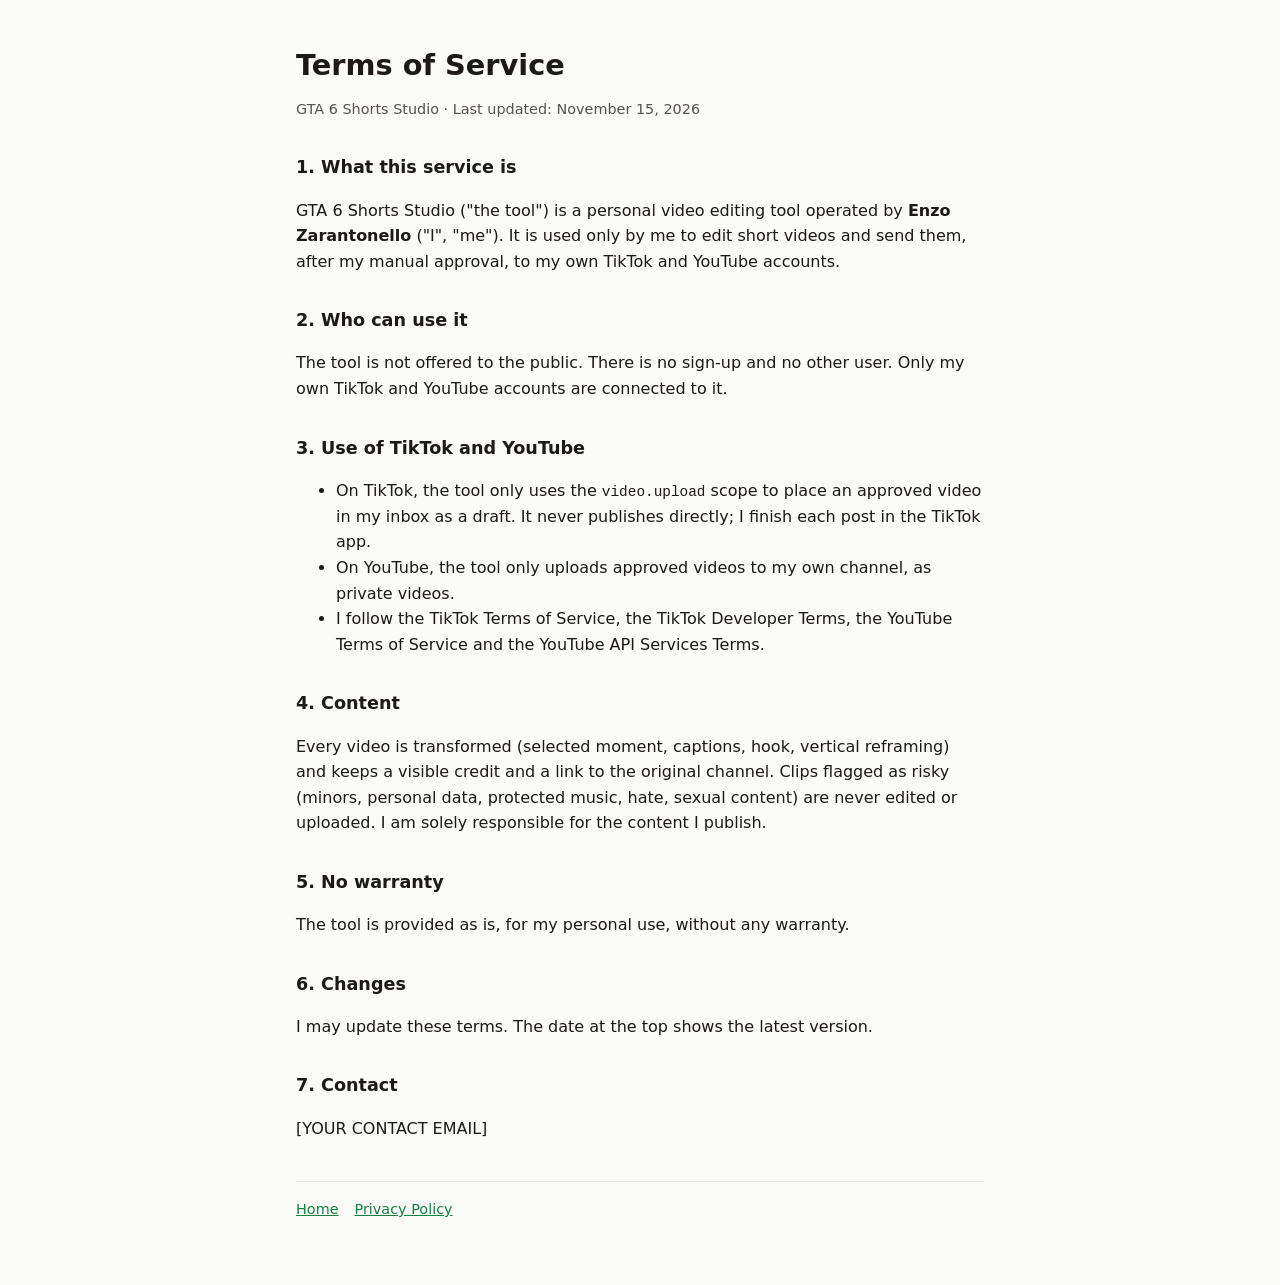
==== terms.html @ 6ad6d0c9 "Add files via upload" ====
<!doctype html>
<html lang="en">
<head>
  <meta charset="utf-8">
  <meta name="viewport" content="width=device-width, initial-scale=1">
  <title>Terms of Service</title>
  <link rel="stylesheet" href="style.css">
</head>
<body>
<main>
  <h1>Terms of Service</h1>
  <p class="muted">GTA 6 Shorts Studio · Last updated: November 15, 2026</p>

  <h2>1. What this service is</h2>
  <p>GTA 6 Shorts Studio ("the tool") is a personal video editing tool operated by
  <strong>Enzo Zarantonello</strong> ("I", "me"). It is used only by me to edit short videos and
  send them, after my manual approval, to my own TikTok and YouTube accounts.</p>

  <h2>2. Who can use it</h2>
  <p>The tool is not offered to the public. There is no sign-up and no other user. Only my
  own TikTok and YouTube accounts are connected to it.</p>

  <h2>3. Use of TikTok and YouTube</h2>
  <ul>
    <li>On TikTok, the tool only uses the <code>video.upload</code> scope to place an approved
    video in my inbox as a draft. It never publishes directly; I finish each post in the TikTok app.</li>
    <li>On YouTube, the tool only uploads approved videos to my own channel, as private videos.</li>
    <li>I follow the TikTok Terms of Service, the TikTok Developer Terms, the YouTube Terms of
    Service and the YouTube API Services Terms.</li>
  </ul>

  <h2>4. Content</h2>
  <p>Every video is transformed (selected moment, captions, hook, vertical reframing) and
  keeps a visible credit and a link to the original channel. Clips flagged as risky (minors,
  personal data, protected music, hate, sexual content) are never edited or uploaded. I am
  solely responsible for the content I publish.</p>

  <h2>5. No warranty</h2>
  <p>The tool is provided as is, for my personal use, without any warranty.</p>

  <h2>6. Changes</h2>
  <p>I may update these terms. The date at the top shows the latest version.</p>

  <h2>7. Contact</h2>
  <p>[YOUR CONTACT EMAIL]</p>

  <nav>
    <a href="index.html">Home</a>
    <a href="privacy.html">Privacy Policy</a>
  </nav>
</main>
</body>
</html>
---- style.css ----
:root {
  --bg: #fafaf9; --fg: #1c1917; --muted: #57534e; --card: #ffffff;
  --line: #e7e5e4; --accent: #15803d;
}
@media (prefers-color-scheme: dark) {
  :root { --bg: #0c0a09; --fg: #f5f5f4; --muted: #a8a29e; --card: #1c1917;
          --line: #292524; --accent: #4ade80; }
}
* { box-sizing: border-box; }
body {
  margin: 0; background: var(--bg); color: var(--fg);
  font: 16px/1.6 system-ui, -apple-system, "Segoe UI", Roboto, sans-serif;
}
main { max-width: 720px; margin: 0 auto; padding: 48px 16px 64px; }
h1 { font-size: 1.8rem; line-height: 1.25; margin: 0 0 4px; }
h2 { font-size: 1.1rem; margin: 32px 0 8px; }
.muted { color: var(--muted); font-size: .9rem; }
a { color: var(--accent); }
code { font-family: ui-monospace, Consolas, monospace; font-size: .9em; }
nav { display: flex; gap: 16px; margin-top: 40px; padding-top: 16px;
      border-top: 1px solid var(--line); font-size: .9rem; }
.card { background: var(--card); border: 1px solid var(--line); border-radius: 12px;
        padding: 20px; margin-top: 24px; }
.url { font-family: ui-monospace, Consolas, monospace; font-size: .85rem;
       word-break: break-all; background: var(--bg); border: 1px solid var(--line);
       border-radius: 8px; padding: 12px; margin: 12px 0; }
button { font: inherit; font-weight: 600; background: var(--accent); color: #fff;
         border: 0; border-radius: 8px; padding: 10px 18px; cursor: pointer; }
.ok { color: var(--accent); font-weight: 600; }
.err { color: #dc2626; font-weight: 600; }
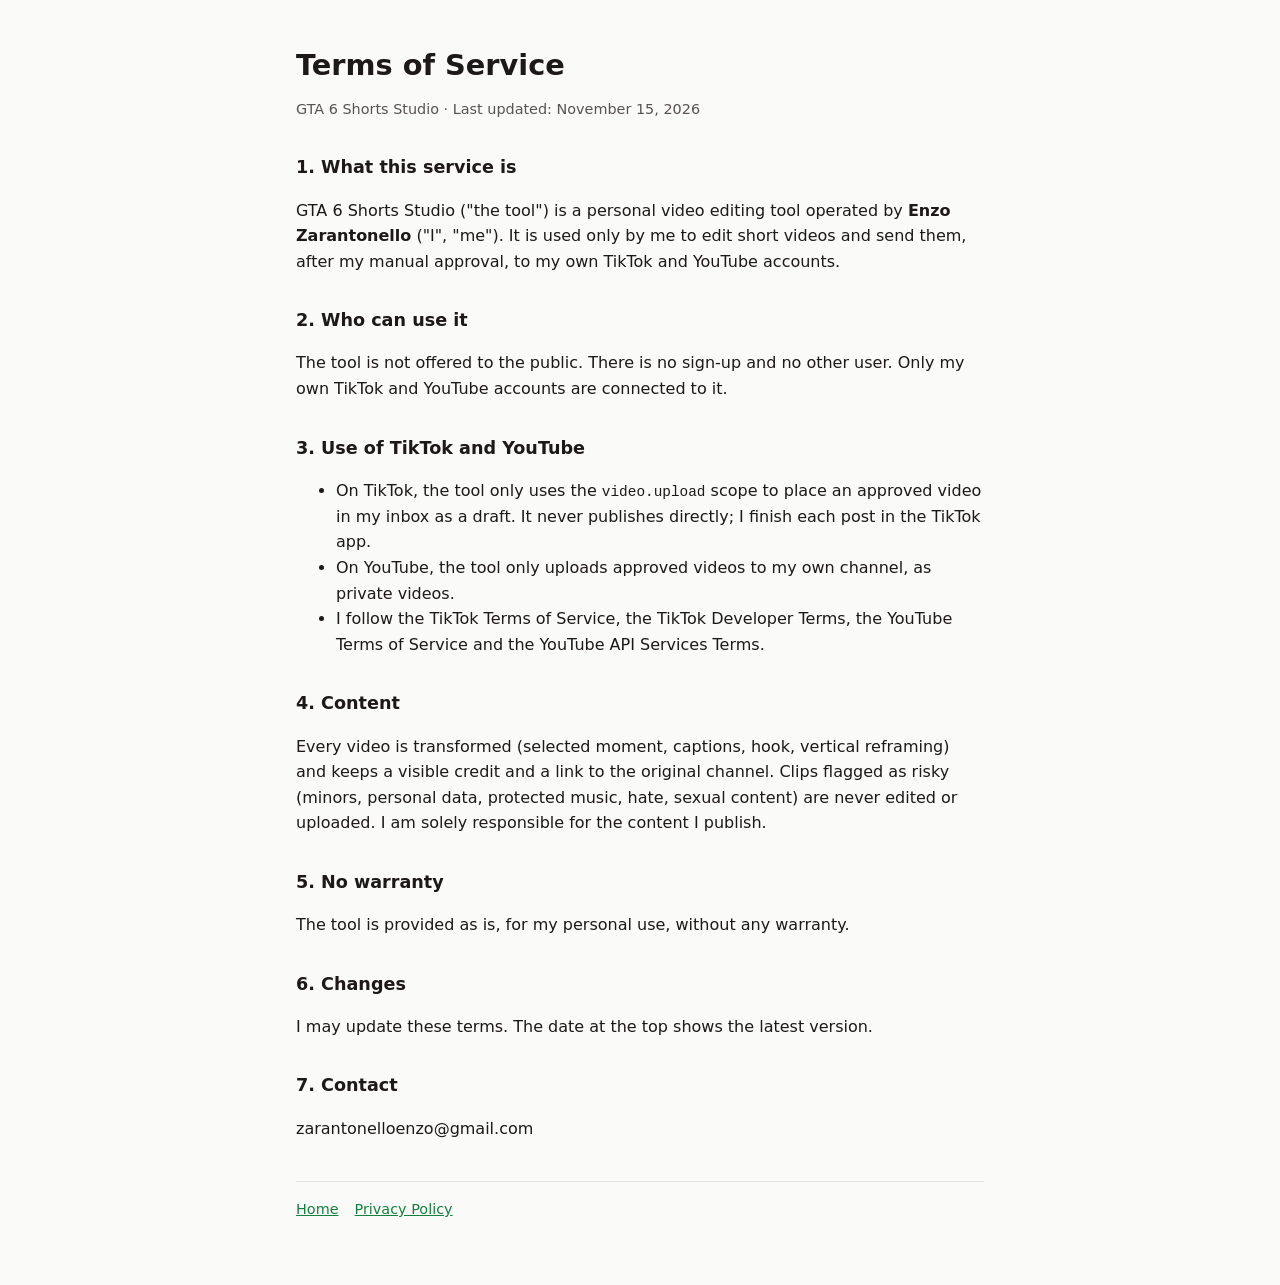
==== commit 0bd3ffb4: "Update terms.html" ====
--- a/terms.html
+++ b/terms.html
@@ -42,7 +42,7 @@
   <p>I may update these terms. The date at the top shows the latest version.</p>
 
   <h2>7. Contact</h2>
-  <p>[YOUR CONTACT EMAIL]</p>
+  <p>zarantonelloenzo@gmail.com</p>
 
   <nav>
     <a href="index.html">Home</a>
